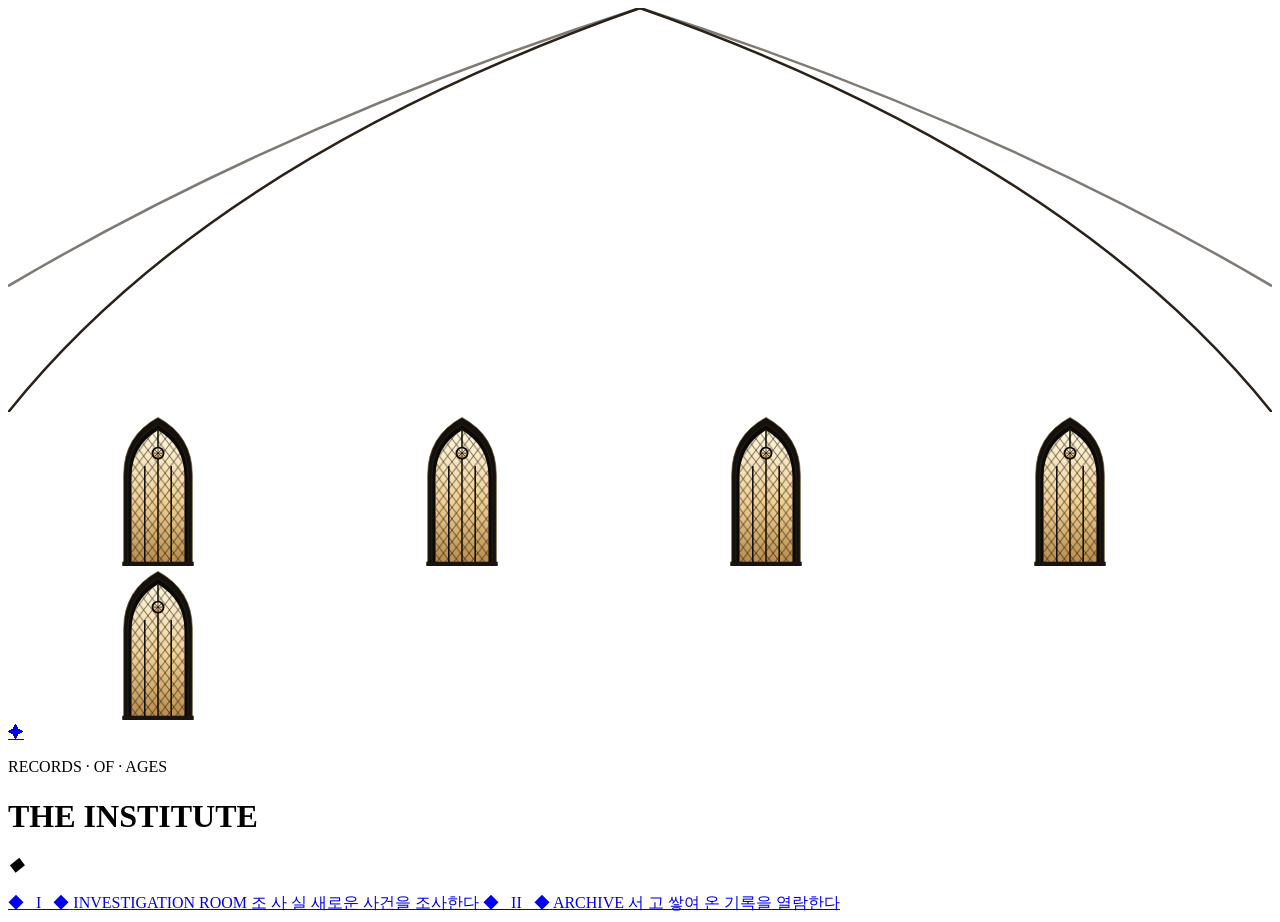
==== main.html @ c0f0a4e9 "Add files via upload" ====
<!DOCTYPE html>
<html lang="ko">
<head>
  <meta charset="UTF-8">
  <meta name="viewport" content="width=device-width, initial-scale=1, viewport-fit=cover">
  <meta name="theme-color" content="#050403">
  <title>로비</title>
  <link rel="preconnect" href="https://fonts.googleapis.com">
  <link rel="preconnect" href="https://fonts.gstatic.com" crossorigin>
  <link href="https://fonts.googleapis.com/css2?family=Cinzel:wght@400;600;700&family=Cormorant+Garamond:ital,wght@0,400;0,600;1,400&family=Noto+Serif+KR:wght@300;400;600&display=swap" rel="stylesheet">
  <link rel="stylesheet" href="css/common.css">
  <link rel="stylesheet" href="css/main.css">
</head>
<body class="page-main">
  <div class="veil is-on"></div>

  <!-- 고딕 창 (한 번 정의해서 여러 번 재사용) -->
  <svg width="0" height="0" style="position:absolute" aria-hidden="true">
    <defs>
      <linearGradient id="winGlow" x1="0" y1="0" x2="0" y2="1">
        <stop offset="0" stop-color="#fff6de"/>
        <stop offset=".55" stop-color="#f0cf92"/>
        <stop offset="1" stop-color="#b98b4a"/>
      </linearGradient>
      <pattern id="lattice" width="12" height="16" patternUnits="userSpaceOnUse">
        <path d="M0 0 L12 16 M12 0 L0 16" stroke="#120e08" stroke-width=".9" fill="none"/>
      </pattern>
      <symbol id="gothic-window" viewBox="0 0 100 210">
        <!-- 석조 틀 -->
        <path d="M2 210 V82 Q2 28 50 2 Q98 28 98 82 V210 Z" fill="#14100b" stroke="#6b5530" stroke-width="1"/>
        <path d="M8 210 V84 Q8 36 50 12 Q92 36 92 84 V210 Z" fill="#0b0907" stroke="#3b2f1c" stroke-width=".8"/>
        <!-- 유리 -->
        <path d="M13 206 V85 Q13 42 50 20 Q87 42 87 85 V206 Z" fill="url(#winGlow)"/>
        <path d="M13 206 V85 Q13 42 50 20 Q87 42 87 85 V206 Z" fill="url(#lattice)"/>
        <!-- 세로 문설주 -->
        <path d="M50 20 V206 M31.5 206 V70 M68.5 206 V70" stroke="#120e08" stroke-width="2.2" fill="none"/>
        <!-- 상단 장미창 -->
        <circle cx="50" cy="52" r="9" fill="#0b0907"/>
        <circle cx="50" cy="52" r="6.4" fill="url(#winGlow)"/>
        <path d="M50 45.6 V58.4 M43.6 52 H56.4 M45.5 47.5 L54.5 56.5 M54.5 47.5 L45.5 56.5" stroke="#120e08" stroke-width="1" fill="none"/>
        <!-- 하단 창턱 -->
        <rect x="0" y="204" width="100" height="6" fill="#1a140c"/>
      </symbol>
    </defs>
  </svg>

  <!-- 배경 공간: 건축 + 빛 -->
  <div class="scene" id="scene" aria-hidden="true">
    <div class="wall"></div>

    <svg class="vault" viewBox="0 0 1000 320" preserveAspectRatio="none">
      <g fill="none" stroke="#2a2218" stroke-width="2">
        <path d="M0 320 Q160 120 500 0"/>
        <path d="M1000 320 Q840 120 500 0"/>
        <path d="M0 220 Q220 90 500 0" opacity=".6"/>
        <path d="M1000 220 Q780 90 500 0" opacity=".6"/>
      </g>
    </svg>

    <div class="windows">
      <svg class="win"><use href="#gothic-window"/></svg>
      <svg class="win"><use href="#gothic-window"/></svg>
      <svg class="win win-center"><use href="#gothic-window"/></svg>
      <svg class="win"><use href="#gothic-window"/></svg>
      <svg class="win"><use href="#gothic-window"/></svg>
    </div>

    <div class="beam beam-a"></div>
    <div class="beam beam-b"></div>
    <div class="beam beam-c"></div>

    <div class="pillar pillar-l"></div>
    <div class="pillar pillar-r"></div>
    <div class="floor"></div>
    <div class="vignette"></div>
  </div>

  <a class="replay" href="index.html" aria-label="초대장 다시 보기">✦</a>

  <main class="lobby">
    <header class="title-block" id="titleBlock">
      <p class="eyebrow">RECORDS · OF · AGES</p>
      <h1 class="org-name gold-text" id="orgName">THE INSTITUTE</h1>
      <div class="rule title-rule"><i>◆</i></div>
      <p class="org-sub" id="orgSub"></p>
    </header>

    <nav class="doors" aria-label="주요 공간">
      <a class="door" href="investigation.html" data-page="investigation">
        <span class="door-plate"><span class="door-face">
          <span class="door-orn">◆ &nbsp; I &nbsp; ◆</span>
          <span class="door-en">INVESTIGATION ROOM</span>
          <span class="door-ko">조 사 실</span>
          <span class="door-desc">새로운 사건을 조사한다</span>
        </span></span>
      </a>
      <a class="door" href="archive.html" data-page="archive">
        <span class="door-plate"><span class="door-face">
          <span class="door-orn">◆ &nbsp; II &nbsp; ◆</span>
          <span class="door-en">ARCHIVE</span>
          <span class="door-ko">서 고</span>
          <span class="door-desc">쌓여 온 기록을 열람한다</span>
        </span></span>
      </a>
    </nav>
  </main>

  <script src="js/config.js"></script>
  <script src="js/common.js"></script>
  <script src="js/main.js"></script>
</body>
</html>
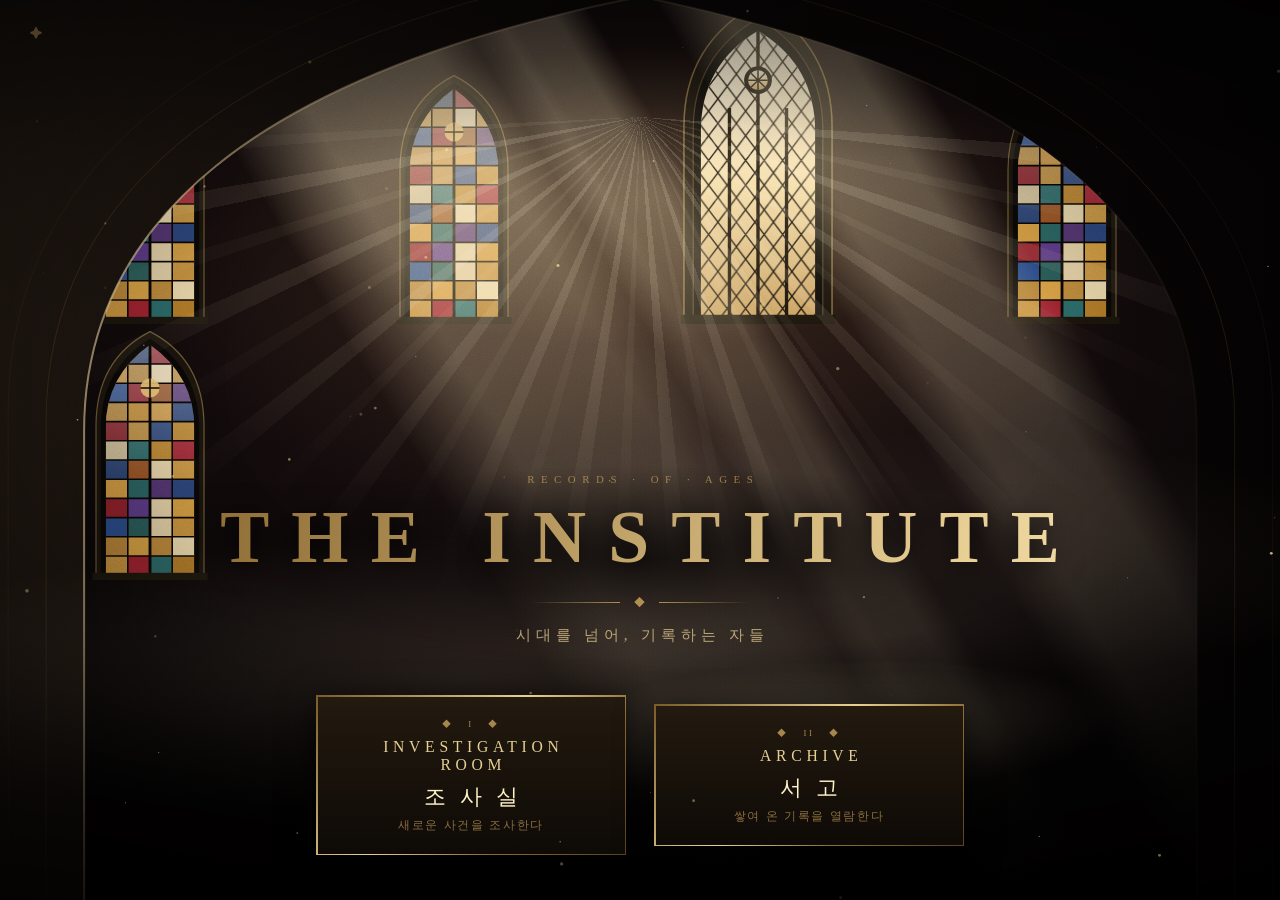
==== commit 0b1b9b4c: "ff" ====
--- a/main.html
+++ b/main.html
@@ -3,7 +3,7 @@
 <head>
   <meta charset="UTF-8">
   <meta name="viewport" content="width=device-width, initial-scale=1, viewport-fit=cover">
-  <meta name="theme-color" content="#050403">
+  <meta name="theme-color" content="#070405">
   <title>로비</title>
   <link rel="preconnect" href="https://fonts.googleapis.com">
   <link rel="preconnect" href="https://fonts.gstatic.com" crossorigin>
@@ -14,65 +14,154 @@
 <body class="page-main">
   <div class="veil is-on"></div>
 
-  <!-- 고딕 창 (한 번 정의해서 여러 번 재사용) -->
+  <!-- ============ 창 도안 (한 번 정의해서 여러 번 재사용) ============ -->
   <svg width="0" height="0" style="position:absolute" aria-hidden="true">
     <defs>
       <linearGradient id="winGlow" x1="0" y1="0" x2="0" y2="1">
-        <stop offset="0" stop-color="#fff6de"/>
-        <stop offset=".55" stop-color="#f0cf92"/>
-        <stop offset="1" stop-color="#b98b4a"/>
+        <stop offset="0" stop-color="#fff8e6"/>
+        <stop offset=".55" stop-color="#f3d9a0"/>
+        <stop offset="1" stop-color="#c79c5c"/>
       </linearGradient>
       <pattern id="lattice" width="12" height="16" patternUnits="userSpaceOnUse">
-        <path d="M0 0 L12 16 M12 0 L0 16" stroke="#120e08" stroke-width=".9" fill="none"/>
+        <path d="M0 0 L12 16 M12 0 L0 16" stroke="#17110a" stroke-width=".9" fill="none"/>
       </pattern>
+      <linearGradient id="glassSheen" x1="0" y1="0" x2="0" y2="1">
+        <stop offset="0" stop-color="#fff" stop-opacity=".28"/>
+        <stop offset=".6" stop-color="#fff" stop-opacity="0"/>
+      </linearGradient>
+      <clipPath id="lancetClip"><path d="M13 206 V84 Q13 40 50 14 Q87 40 87 84 V206Z"/></clipPath>
+
+      <!-- 가운데 큰 창: 하얗게 빛나는 격자창 (레퍼런스 2) -->
       <symbol id="gothic-window" viewBox="0 0 100 210">
-        <!-- 석조 틀 -->
-        <path d="M2 210 V82 Q2 28 50 2 Q98 28 98 82 V210 Z" fill="#14100b" stroke="#6b5530" stroke-width="1"/>
-        <path d="M8 210 V84 Q8 36 50 12 Q92 36 92 84 V210 Z" fill="#0b0907" stroke="#3b2f1c" stroke-width=".8"/>
-        <!-- 유리 -->
+        <path d="M2 210 V82 Q2 28 50 2 Q98 28 98 82 V210 Z" fill="#17120c" stroke="#7a6238" stroke-width="1"/>
+        <path d="M8 210 V84 Q8 36 50 12 Q92 36 92 84 V210 Z" fill="#0b0907" stroke="#4a3a22" stroke-width=".8"/>
         <path d="M13 206 V85 Q13 42 50 20 Q87 42 87 85 V206 Z" fill="url(#winGlow)"/>
         <path d="M13 206 V85 Q13 42 50 20 Q87 42 87 85 V206 Z" fill="url(#lattice)"/>
-        <!-- 세로 문설주 -->
-        <path d="M50 20 V206 M31.5 206 V70 M68.5 206 V70" stroke="#120e08" stroke-width="2.2" fill="none"/>
-        <!-- 상단 장미창 -->
+        <path d="M50 20 V206 M31.5 206 V70 M68.5 206 V70" stroke="#17110a" stroke-width="2.2" fill="none"/>
         <circle cx="50" cy="52" r="9" fill="#0b0907"/>
         <circle cx="50" cy="52" r="6.4" fill="url(#winGlow)"/>
-        <path d="M50 45.6 V58.4 M43.6 52 H56.4 M45.5 47.5 L54.5 56.5 M54.5 47.5 L45.5 56.5" stroke="#120e08" stroke-width="1" fill="none"/>
-        <!-- 하단 창턱 -->
+        <path d="M50 45.6 V58.4 M43.6 52 H56.4 M45.5 47.5 L54.5 56.5 M54.5 47.5 L45.5 56.5" stroke="#17110a" stroke-width="1" fill="none"/>
         <rect x="0" y="204" width="100" height="6" fill="#1a140c"/>
+      </symbol>
+
+      <!-- 양옆 창: 스테인드글라스 (레퍼런스 1) -->
+      <symbol id="lancet" viewBox="0 0 100 210">
+        <path d="M5 210 V82 Q5 26 50 3 Q95 26 95 82 V210 Z" fill="#1a140d" stroke="#6b5732" stroke-width="1"/>
+        <path d="M9 210 V84 Q9 34 50 9 Q91 34 91 84 V210 Z" fill="#0a0806"/>
+        <g clip-path="url(#lancetClip)">
+          <rect x="13" y="14" width="74" height="192" fill="#2a1a0c"/>
+          <rect x="13.0" y="14.0" width="18.7" height="16.2" fill="#c98a2e" opacity="0.76"/>
+          <rect x="31.5" y="14.0" width="18.7" height="16.2" fill="#2a4a86" opacity="0.74"/>
+          <rect x="50.0" y="14.0" width="18.7" height="16.2" fill="#9e2230" opacity="0.82"/>
+          <rect x="68.5" y="14.0" width="18.7" height="16.2" fill="#e0a246" opacity="0.86"/>
+          <rect x="13.0" y="30.0" width="18.7" height="16.2" fill="#e0a246" opacity="0.84"/>
+          <rect x="31.5" y="30.0" width="18.7" height="16.2" fill="#e0a246" opacity="0.75"/>
+          <rect x="50.0" y="30.0" width="18.7" height="16.2" fill="#f3dfae" opacity="0.95"/>
+          <rect x="68.5" y="30.0" width="18.7" height="16.2" fill="#e0a246" opacity="0.78"/>
+          <rect x="13.0" y="46.0" width="18.7" height="16.2" fill="#2a4a86" opacity="0.99"/>
+          <rect x="31.5" y="46.0" width="18.7" height="16.2" fill="#9e2230" opacity="0.83"/>
+          <rect x="50.0" y="46.0" width="18.7" height="16.2" fill="#b4602a" opacity="0.73"/>
+          <rect x="68.5" y="46.0" width="18.7" height="16.2" fill="#5b3a85" opacity="0.8"/>
+          <rect x="13.0" y="62.0" width="18.7" height="16.2" fill="#e0a246" opacity="0.75"/>
+          <rect x="31.5" y="62.0" width="18.7" height="16.2" fill="#c98a2e" opacity="0.95"/>
+          <rect x="50.0" y="62.0" width="18.7" height="16.2" fill="#e0a246" opacity="0.88"/>
+          <rect x="68.5" y="62.0" width="18.7" height="16.2" fill="#2a4a86" opacity="0.82"/>
+          <rect x="13.0" y="78.0" width="18.7" height="16.2" fill="#9e2230" opacity="0.74"/>
+          <rect x="31.5" y="78.0" width="18.7" height="16.2" fill="#e0a246" opacity="0.78"/>
+          <rect x="50.0" y="78.0" width="18.7" height="16.2" fill="#2a4a86" opacity="0.84"/>
+          <rect x="68.5" y="78.0" width="18.7" height="16.2" fill="#c98a2e" opacity="0.88"/>
+          <rect x="13.0" y="94.0" width="18.7" height="16.2" fill="#f3dfae" opacity="0.8"/>
+          <rect x="31.5" y="94.0" width="18.7" height="16.2" fill="#2a6a6a" opacity="0.92"/>
+          <rect x="50.0" y="94.0" width="18.7" height="16.2" fill="#c98a2e" opacity="0.88"/>
+          <rect x="68.5" y="94.0" width="18.7" height="16.2" fill="#9e2230" opacity="0.97"/>
+          <rect x="13.0" y="110.0" width="18.7" height="16.2" fill="#2a4a86" opacity="0.8"/>
+          <rect x="31.5" y="110.0" width="18.7" height="16.2" fill="#b4602a" opacity="0.75"/>
+          <rect x="50.0" y="110.0" width="18.7" height="16.2" fill="#f3dfae" opacity="0.93"/>
+          <rect x="68.5" y="110.0" width="18.7" height="16.2" fill="#e0a246" opacity="0.86"/>
+          <rect x="13.0" y="126.0" width="18.7" height="16.2" fill="#e0a246" opacity="0.91"/>
+          <rect x="31.5" y="126.0" width="18.7" height="16.2" fill="#2a6a6a" opacity="0.88"/>
+          <rect x="50.0" y="126.0" width="18.7" height="16.2" fill="#5b3a85" opacity="0.81"/>
+          <rect x="68.5" y="126.0" width="18.7" height="16.2" fill="#2a4a86" opacity="0.89"/>
+          <rect x="13.0" y="142.0" width="18.7" height="16.2" fill="#9e2230" opacity="0.85"/>
+          <rect x="31.5" y="142.0" width="18.7" height="16.2" fill="#5b3a85" opacity="0.98"/>
+          <rect x="50.0" y="142.0" width="18.7" height="16.2" fill="#f3dfae" opacity="0.91"/>
+          <rect x="68.5" y="142.0" width="18.7" height="16.2" fill="#e0a246" opacity="0.92"/>
+          <rect x="13.0" y="158.0" width="18.7" height="16.2" fill="#2a4a86" opacity="1.0"/>
+          <rect x="31.5" y="158.0" width="18.7" height="16.2" fill="#2a6a6a" opacity="0.8"/>
+          <rect x="50.0" y="158.0" width="18.7" height="16.2" fill="#f3dfae" opacity="0.91"/>
+          <rect x="68.5" y="158.0" width="18.7" height="16.2" fill="#e0a246" opacity="0.85"/>
+          <rect x="13.0" y="174.0" width="18.7" height="16.2" fill="#e0a246" opacity="0.75"/>
+          <rect x="31.5" y="174.0" width="18.7" height="16.2" fill="#e0a246" opacity="0.94"/>
+          <rect x="50.0" y="174.0" width="18.7" height="16.2" fill="#e0a246" opacity="0.79"/>
+          <rect x="68.5" y="174.0" width="18.7" height="16.2" fill="#f3dfae" opacity="0.96"/>
+          <rect x="13.0" y="190.0" width="18.7" height="16.2" fill="#e0a246" opacity="0.85"/>
+          <rect x="31.5" y="190.0" width="18.7" height="16.2" fill="#9e2230" opacity="0.97"/>
+          <rect x="50.0" y="190.0" width="18.7" height="16.2" fill="#2a6a6a" opacity="0.96"/>
+          <rect x="68.5" y="190.0" width="18.7" height="16.2" fill="#c98a2e" opacity="0.84"/>
+          <rect x="13" y="14" width="74" height="192" fill="url(#glassSheen)"/>
+        </g>
+        <path d="M13 30.0 H87 M13 46.0 H87 M13 62.0 H87 M13 78.0 H87 M13 94.0 H87 M13 110.0 H87 M13 126.0 H87 M13 142.0 H87 M13 158.0 H87 M13 174.0 H87 M13 190.0 H87 M31.5 14 V206 M50.0 14 V206 M68.5 14 V206" stroke="#0a0705" stroke-width="1.3" fill="none" clip-path="url(#lancetClip)"/>
+        <path d="M50 14 V206" stroke="#0a0705" stroke-width="2.4" fill="none"/>
+        <circle cx="50" cy="50" r="8" fill="#f2c875" opacity=".9"/>
+        <path d="M50 42 V58 M42 50 H58" stroke="#0a0705" stroke-width="1.2" fill="none"/>
+        <rect x="2" y="204" width="96" height="6" fill="#1a140c"/>
       </symbol>
     </defs>
   </svg>
 
-  <!-- 배경 공간: 건축 + 빛 -->
+  <!-- ============ 배경 공간 ============ -->
   <div class="scene" id="scene" aria-hidden="true">
     <div class="wall"></div>
 
-    <svg class="vault" viewBox="0 0 1000 320" preserveAspectRatio="none">
-      <g fill="none" stroke="#2a2218" stroke-width="2">
-        <path d="M0 320 Q160 120 500 0"/>
-        <path d="M1000 320 Q840 120 500 0"/>
-        <path d="M0 220 Q220 90 500 0" opacity=".6"/>
-        <path d="M1000 220 Q780 90 500 0" opacity=".6"/>
-      </g>
-    </svg>
-
-    <div class="windows">
-      <svg class="win"><use href="#gothic-window"/></svg>
-      <svg class="win"><use href="#gothic-window"/></svg>
-      <svg class="win win-center"><use href="#gothic-window"/></svg>
-      <svg class="win"><use href="#gothic-window"/></svg>
-      <svg class="win"><use href="#gothic-window"/></svg>
+    <!-- 먼 벽: 창문 -->
+    <div class="layer layer-far" data-depth="7">
+      <div class="windows">
+        <svg class="win side"><use href="#lancet"/></svg>
+        <svg class="win side"><use href="#lancet"/></svg>
+        <svg class="win center"><use href="#gothic-window"/></svg>
+        <svg class="win side"><use href="#lancet"/></svg>
+        <svg class="win side"><use href="#lancet"/></svg>
+      </div>
+      <div class="win-bloom"></div>
     </div>
 
-    <div class="beam beam-a"></div>
-    <div class="beam beam-b"></div>
-    <div class="beam beam-c"></div>
-
-    <div class="pillar pillar-l"></div>
-    <div class="pillar pillar-r"></div>
-    <div class="floor"></div>
+    <!-- 빛: 가운데 창에서 퍼지는 빛살 + 왼쪽 위에서 비스듬히 쏟아지는 빛줄기 -->
+    <div class="layer layer-mid" data-depth="14">
+      <div class="rays"></div>
+      <div class="shaft shaft-a"></div>
+      <div class="shaft shaft-b"></div>
+      <div class="shaft shaft-c"></div>
+    </div>
+
+    <div class="floor"><div class="pool"></div></div>
+
+    <!-- 가까운 벽: 어두운 석조 아치 틀 -->
+    <div class="layer layer-near" data-depth="22">
+      <svg class="frame" viewBox="0 0 100 100" preserveAspectRatio="none">
+        <defs>
+          <linearGradient id="stone" x1="0" y1="0" x2="1" y2="0">
+            <stop offset="0" stop-color="#241b14"/>
+            <stop offset=".45" stop-color="#0c0807"/>
+            <stop offset="1" stop-color="#040202"/>
+          </linearGradient>
+          <linearGradient id="rim" x1="0" y1="0" x2="1" y2="0">
+            <stop offset="0" stop-color="#ffe2aa" stop-opacity=".6"/>
+            <stop offset=".5" stop-color="#ffe2aa" stop-opacity=".14"/>
+            <stop offset="1" stop-color="#ffe2aa" stop-opacity=".04"/>
+          </linearGradient>
+        </defs>
+        <path fill="url(#stone)" fill-rule="evenodd"
+              d="M-6 -6 H106 V106 H-6Z M9 106 V48 Q9 14 50 2.5 Q91 14 91 48 V106Z"/>
+        <path d="M9 106 V48 Q9 14 50 2.5 Q91 14 91 48 V106" fill="none" stroke="url(#rim)" stroke-width="2" vector-effect="non-scaling-stroke"/>
+        <path d="M6.2 106 V47 Q6.2 10 50 -1 Q93.8 10 93.8 47 V106" fill="none" stroke="rgba(150,115,65,.22)" stroke-width="1" vector-effect="non-scaling-stroke"/>
+        <path d="M3.4 106 V46 Q3.4 6 50 -4.5 Q96.6 6 96.6 46 V106" fill="none" stroke="rgba(150,115,65,.1)" stroke-width="1" vector-effect="non-scaling-stroke"/>
+      </svg>
+    </div>
+
+    <div class="fog fog-a"></div>
+    <div class="fog fog-b"></div>
     <div class="vignette"></div>
+    <div class="grain"></div>
   </div>
 
   <a class="replay" href="index.html" aria-label="초대장 다시 보기">✦</a>
--- a/css/common.css
+++ b/css/common.css
@@ -0,0 +1,101 @@
+/* ============================================================
+   common.css — 모든 페이지가 공유하는 디자인 시스템
+   ============================================================ */
+:root {
+  --bg: #000;
+  --ink: #0b0907;
+  --gold-deep: #7a5b28;
+  --gold: #c9a25c;
+  --gold-light: #e8cf93;
+  --gold-pale: #fff2c8;
+  --parchment: #d6c8a3;
+  --parchment-dark: #bfae84;
+  --brown: #2a2116;
+
+  --font-display: 'Cinzel', 'Cormorant Garamond', 'Noto Serif KR', serif;
+  --font-body: 'Cormorant Garamond', 'Noto Serif KR', serif;
+  --font-ko: 'Noto Serif KR', 'Cormorant Garamond', serif;
+
+  --ease-soft: cubic-bezier(.22, .61, .36, 1);
+}
+
+* { box-sizing: border-box; margin: 0; padding: 0; }
+
+html, body { height: 100%; }
+
+body {
+  background: var(--bg);
+  color: var(--gold-light);
+  font-family: var(--font-ko);
+  -webkit-font-smoothing: antialiased;
+  overflow-x: hidden;
+  -webkit-tap-highlight-color: transparent;
+}
+
+a { color: inherit; text-decoration: none; }
+button { font: inherit; color: inherit; }
+
+/* 페이지 전환용 검은 막 */
+.veil {
+  position: fixed; inset: 0; z-index: 100;
+  background: #000;
+  opacity: 0; pointer-events: none;
+  transition: opacity 1s var(--ease-soft);
+}
+.veil.is-on { opacity: 1; pointer-events: all; }
+
+/* 금빛 먼지 캔버스 */
+.dust {
+  position: fixed; inset: 0; z-index: 50;
+  width: 100%; height: 100%;
+  pointer-events: none;
+}
+
+/* 토스트 (준비 중 안내 등) */
+.toast {
+  position: fixed; left: 50%; bottom: 9svh; z-index: 90;
+  transform: translate(-50%, 12px);
+  padding: 12px 22px;
+  font-size: .92rem; letter-spacing: .08em;
+  color: var(--gold-light);
+  background: rgba(10, 8, 5, .88);
+  border: 1px solid rgba(201, 162, 92, .5);
+  opacity: 0; pointer-events: none;
+  transition: opacity .5s var(--ease-soft), transform .5s var(--ease-soft);
+}
+.toast.is-show { opacity: 1; transform: translate(-50%, 0); }
+
+/* 금색 텍스트 */
+.gold-text {
+  background: linear-gradient(100deg, #8f6d34 0%, #e8cf93 35%, #fff2c8 50%, #d7b370 65%, #8f6d34 100%);
+  background-size: 250% 100%;
+  -webkit-background-clip: text; background-clip: text;
+  -webkit-text-fill-color: transparent; color: transparent;
+}
+
+/* 얇은 장식선 */
+.rule {
+  display: flex; align-items: center; justify-content: center; gap: 14px;
+  color: var(--gold);
+}
+.rule::before, .rule::after {
+  content: ''; height: 1px; width: min(90px, 18vw);
+  background: linear-gradient(90deg, transparent, currentColor);
+}
+.rule::after { transform: scaleX(-1); }
+.rule i { font-style: normal; font-size: .7rem; }
+
+.sr-only {
+  position: absolute; width: 1px; height: 1px; overflow: hidden;
+  clip: rect(0 0 0 0); white-space: nowrap;
+}
+
+:focus-visible { outline: 1px solid var(--gold-light); outline-offset: 4px; }
+
+@media (prefers-reduced-motion: reduce) {
+  *, *::before, *::after {
+    animation-duration: .01ms !important;
+    animation-iteration-count: 1 !important;
+    transition-duration: .01ms !important;
+  }
+}
--- a/css/main.css
+++ b/css/main.css
@@ -0,0 +1,286 @@
+/* ============================================================
+main.css — 메인 페이지 (main.html) : 웅장한 고딕 로비
+레퍼런스: 어둠 속 성당, 창으로 비스듬히 쏟아지는 빛줄기, 안개, 필름 입자
+============================================================ */
+.page-main { background: #070405; overflow: hidden; }
+
+/* ---------- 배경 공간 ---------- */
+.scene {
+position: fixed; inset: 0; z-index: 0; overflow: hidden;
+transition: transform 1.2s var(--ease-soft), filter 1.2s ease;
+}
+body.is-entering .scene { transform: scale(1.08); filter: brightness(1.25); }
+
+/* 벽: 약간 붉은 기가 도는 짙은 갈색빛 어둠 (레퍼런스 2의 색감) */
+.wall {
+position: absolute; inset: 0;
+background:
+\radial-gradient(ellipse 55% 40% at 50% 30%, rgba(150, 105, 60, .22), transparent 72%),
+\radial-gradient(ellipse 90% 70% at 50% 40%, rgba(40, 24, 24, .5), transparent 80%),
+\linear-gradient(180deg, #0d0809 0%, #080506 55%, #030202 100%);
+}
+
+/* 시차(패럴랙스)용 레이어: JS가 transform을 바꿈 */
+.layer { position: absolute; inset: 0; will-change: transform; }
+
+/* ----- 창문 ----- /
+.windows {
+position: absolute; left: 0; right: 0; top: 5svh; height: 38svh;
+display: flex; justify-content: center; align-items: flex-end;
+gap: clamp(8px, 1.8vw, 34px);
+opacity: 0; animation: fadeIn 2.6s ease .2s forwards;
+}
+.win { aspect-ratio: 100 / 210; width: auto; display: block; }
+.win.side {
+height: min(28svh, 54vw);
+opacity: .62; filter: saturate(.8) brightness(.9) drop-shadow(0 0 18px rgba(255, 190, 110, .22));
+}
+.win.center {
+height: min(36svh, 68vw);
+filter: drop-shadow(0 0 40px rgba(255, 228, 175, .5));
+}
+/ 창 주변으로 번지는 빛 (bloom) */
+.win-bloom {
+position: absolute; left: 50%; top: 2svh;
+width: min(120vw, 1200px); height: 44svh;
+transform: translateX(-50%);
+background: radial-gradient(ellipse 45% 55% at 50% 45%, rgba(255, 226, 170, .2), transparent 70%);
+mix-blend-mode: screen; pointer-events: none;
+opacity: 0; animation: fadeIn 3s ease .6s forwards;
+}
+
+/* ----- 빛 ----- /
+/ 가운데 창에서 아래로 퍼지는 빛살 (레퍼런스 2) */
+.rays {
+position: absolute; left: 50%; top: 13svh;
+width: 170vmax; height: 120svh;
+transform: translateX(-50%);
+background: repeating-conic-gradient(from 146deg at 50% 0%,
+\rgba(255, 238, 205, .17) 0deg 2.4deg, transparent 2.4deg 7.5deg,
+\rgba(255, 238, 205, .08) 7.5deg 9.2deg, transparent 9.2deg 14deg);
+-webkit-mask-image: radial-gradient(ellipse 50% 60% at 50% 0%, #000 0%, transparent 72%);
+\mask-image: radial-gradient(ellipse 50% 60% at 50% 0%, #000 0%, transparent 72%);
+mix-blend-mode: screen; opacity: 0;
+animation: fadeIn 3.4s ease 1s forwards, raySway 14s ease-in-out 4s infinite;
+pointer-events: none;
+}
+@keyframes raySway { 0%, 100% { transform: translateX(-50%) rotate(-1.2deg); } 50% { transform: translateX(-50%) rotate(1.2deg); } }
+
+/* 왼쪽 위에서 비스듬히 쏟아지는 굵은 빛줄기 (레퍼런스 1) */
+.shaft {
+position: absolute; top: -12svh;
+height: 150svh;
+transform-origin: top left; transform: rotate(-31deg);
+background: linear-gradient(180deg, rgba(255, 236, 196, .62) 0%, rgba(255, 232, 188, .3) 42%, rgba(255, 228, 180, 0) 88%);
+-webkit-mask-image: linear-gradient(90deg, transparent 0%, #000 28%, #000 72%, transparent 100%);
+\mask-image: linear-gradient(90deg, transparent 0%, #000 28%, #000 72%, transparent 100%);
+mix-blend-mode: screen; opacity: 0;
+animation: shaftIn 3.2s ease .9s forwards, shaftPulse 9s ease-in-out 4.5s infinite;
+pointer-events: none;
+}
+.shaft-a { --to: .85; left: 6%;  width: clamp(110px, 24vw, 430px); }
+.shaft-b { --to: .55; left: 30%; width: clamp(50px, 9vw, 170px);  animation-delay: 1.3s, 6s; }
+.shaft-c { --to: .65; left: 46%; width: clamp(80px, 15vw, 280px); animation-delay: 1.7s, 7.5s; }
+@keyframes shaftIn { to { opacity: var(--to); } }
+@keyframes shaftPulse { 0%, 100% { opacity: var(--to); } 50% { opacity: calc(var(--to) * .62); } }
+
+/* ----- 바닥 ----- /
+.floor {
+position: absolute; left: 0; right: 0; bottom: 0; height: 36svh;
+background:
+\radial-gradient(ellipse 34% 70% at 50% 0%, rgba(255, 214, 150, .12), transparent 70%),
+\linear-gradient(0deg, #020101 0%, rgba(30, 20, 12, .6) 65%, transparent 100%);
+}
+/ 빛이 바닥에 닿아 생기는 웅덩이 */
+.pool {
+position: absolute; left: 34%; bottom: 8%;
+width: 62%; height: 22svh;
+background: radial-gradient(ellipse 50% 50% at 50% 50%, rgba(255, 228, 175, .26), transparent 70%);
+transform: skewX(-32deg);
+mix-blend-mode: screen; opacity: 0;
+animation: fadeIn 3.4s ease 1.4s forwards;
+}
+
+/* ----- 가까운 벽: 어두운 아치 틀 ----- */
+.frame { position: absolute; left: -3%; top: -3%; width: 106%; height: 106%; display: block; }
+
+/* ----- 안개 ----- */
+.fog {
+position: absolute; left: -20%; width: 140%; pointer-events: none;
+mix-blend-mode: screen;
+}
+.fog-a {
+bottom: 6svh; height: 46svh;
+background: radial-gradient(ellipse 50% 50% at 40% 60%, rgba(205, 180, 145, .16), transparent 70%);
+animation: drift 46s ease-in-out infinite alternate;
+}
+.fog-b {
+bottom: 18svh; height: 40svh;
+background: radial-gradient(ellipse 45% 50% at 62% 50%, rgba(190, 165, 135, .12), transparent 70%);
+animation: drift 60s ease-in-out -20s infinite alternate-reverse;
+}
+@keyframes drift { from { transform: translateX(-7%); } to { transform: translateX(7%); } }
+
+/* ----- 비네팅 / 필름 입자 ----- */
+.vignette {
+position: absolute; inset: 0; pointer-events: none;
+background:
+\radial-gradient(ellipse 85% 75% at 50% 42%, transparent 38%, rgba(0, 0, 0, .78) 100%),
+\linear-gradient(180deg, rgba(0, 0, 0, .35) 0%, transparent 18%, transparent 70%, rgba(0, 0, 0, .55) 100%);
+}
+.grain {
+position: absolute; inset: -60px; pointer-events: none;
+opacity: .16; mix-blend-mode: overlay;
+background-image: url("data:image/svg+xml;utf8,<svg xmlns='http://www.w3.org/2000/svg' width='220' height='220'><filter id='n'><feTurbulence type='fractalNoise' baseFrequency='.85' numOctaves='2' stitchTiles='stitch'/><feColorMatrix values='0 0 0 0 1 0 0 0 0 1 0 0 0 0 1 0 0 0 .9 0'/></filter><rect width='100%' height='100%' filter='url(%23n)'/></svg>");
+background-size: 220px 220px;
+animation: grain 1.1s steps(1) infinite;
+}
+@keyframes grain {
+0% { transform: translate(0, 0); }  20% { transform: translate(-30px, 18px); }
+40% { transform: translate(22px, -26px); } 60% { transform: translate(-14px, -34px); }
+80% { transform: translate(36px, 12px); } 100% { transform: translate(0, 0); }
+}
+
+/* ---------- 로비 ---------- */
+.lobby {
+position: relative; z-index: 3;
+min-height: 100svh;
+display: flex; flex-direction: column; justify-content: flex-end; align-items: center;
+gap: clamp(22px, 4.5svh, 48px);
+padding: 0 20px max(5svh, env(safe-area-inset-bottom));
+}
+
+.title-block { text-align: center; opacity: 0; animation: riseIn 2s var(--ease-soft) 1.1s forwards; position: relative; }
+/* 글자 뒤를 은은하게 어둡게 눌러 빛 위에서도 또렷하게 */
+.title-block::before {
+content: ''; position: absolute; left: 50%; top: 50%; z-index: -1;
+width: 130%; height: 150%; transform: translate(-50%, -50%);
+background: radial-gradient(ellipse 50% 50% at 50% 50%, rgba(5, 3, 3, .72), transparent 72%);
+pointer-events: none;
+}
+.eyebrow { font-family: var(--font-display); font-size: .68rem; letter-spacing: .6em; padding-left: .6em; color: rgba(201, 162, 92, .7); margin-bottom: 1.1em; }
+.org-name {
+font-family: var(--font-display); font-weight: 600;
+font-size: clamp(2rem, 8.4vw, 4.6rem);
+letter-spacing: .3em; padding-left: .3em; line-height: 1.1;
+text-transform: uppercase;
+animation: shine 9s linear infinite;
+filter: drop-shadow(0 2px 14px rgba(0, 0, 0, .85));
+}
+@keyframes shine { 0% { background-position: 120% 0; } 100% { background-position: -120% 0; } }
+.title-rule { margin: 1.1em 0 .9em; opacity: .85; }
+.org-sub { font-size: clamp(.8rem, 3.2vw, .95rem); letter-spacing: .32em; padding-left: .32em; color: rgba(232, 207, 147, .75); font-weight: 300; }
+
+/* 글자 주변에 흩어지는 금빛 입자 */
+.spark {
+position: absolute; width: 3px; height: 3px; border-radius: 50%;
+background: #ffe6aa; box-shadow: 0 0 6px 1px rgba(255, 226, 160, .8);
+opacity: 0; pointer-events: none;
+animation: spark 3.2s ease-out forwards;
+}
+@keyframes spark {
+0%   { opacity: 0; transform: translate(0, 0) scale(.6); }
+20%  { opacity: .9; }
+100% { opacity: 0; transform: translate(var(--dx), var(--dy)) scale(1.1); }
+}
+
+/* ---------- 메뉴: 문패 ---------- */
+.doors {
+display: flex; flex-direction: column; gap: 16px; align-items: center;
+width: 100%;
+opacity: 0; animation: riseIn 2s var(--ease-soft) 1.9s forwards;
+}
+.door {
+display: block; width: min(86vw, 330px);
+filter: drop-shadow(0 8px 18px rgba(0, 0, 0, .7));
+transition: filter .6s ease, transform .6s var(--ease-soft);
+cursor: pointer;
+}
+.door-plate,
+.door-face {
+--cut: 14px;
+clip-path: polygon(var(--cut) 0, calc(100% - var(--cut)) 0, 100% var(--cut), 100% calc(100% - var(--cut)),
+\calc(100% - var(--cut)) 100%, var(--cut) 100%, 0 calc(100% - var(--cut)), 0 var(--cut));
+}
+.door-plate {
+display: block; padding: 1.5px;
+background: linear-gradient(135deg, #7a5b28, #e8cf93 45%, #8f6d34 70%, #5a4220);
+transition: background .6s ease;
+}
+.door-face {
+display: flex; flex-direction: column; align-items: center; text-align: center;
+padding: 18px 22px 16px;
+background:
+\linear-gradient(180deg, rgba(36, 27, 16, .95), rgba(14, 10, 6, .96)),
+#0c0906;
+transition: background .6s ease;
+}
+.door-orn { font-size: .55rem; letter-spacing: .3em; color: var(--gold); opacity: .8; margin-bottom: .9em; }
+.door-en { font-family: var(--font-display); font-size: clamp(.82rem, 3.6vw, .98rem); letter-spacing: .3em; padding-left: .3em; color: var(--gold-light); transition: text-shadow .6s ease, color .6s ease; }
+.door-ko { font-size: 1.35rem; font-weight: 400; margin: .35em 0 .3em; color: var(--gold-pale); letter-spacing: .2em; padding-left: .2em; transition: text-shadow .6s ease; }
+.door-desc { font-size: .74rem; letter-spacing: .14em; color: rgba(201, 162, 92, .65); font-weight: 300; }
+
+.door:hover, .door:focus-visible, .door.is-lit {
+filter: drop-shadow(0 0 16px rgba(232, 200, 120, .32)) drop-shadow(0 8px 18px rgba(0, 0, 0, .7));
+transform: translateY(-2px);
+outline: none;
+}
+.door:hover .door-plate, .door:focus-visible .door-plate, .door.is-lit .door-plate {
+background: linear-gradient(135deg, #a98443, #fff2c8 45%, #c9a25c 70%, #8a6a32);
+}
+.door:hover .door-face, .door:focus-visible .door-face, .door.is-lit .door-face {
+background:
+\radial-gradient(ellipse at 50% 0%, rgba(255, 220, 150, .16), transparent 75%),
+\linear-gradient(180deg, rgba(52, 39, 22, .96), rgba(24, 17, 9, .97));
+}
+.door:hover .door-en, .door.is-lit .door-en,
+.door:focus-visible .door-en { color: var(--gold-pale); text-shadow: 0 0 10px rgba(255, 226, 160, .6); }
+.door:hover .door-ko, .door.is-lit .door-ko,
+.door:focus-visible .door-ko { text-shadow: 0 0 12px rgba(255, 226, 160, .55); }
+
+/* 초대장 다시 보기 (개발 편의용, 아주 은은하게) */
+.replay {
+position: fixed; top: max(14px, env(safe-area-inset-top)); left: 16px; z-index: 5;
+width: 40px; height: 40px; display: grid; place-items: center;
+color: rgba(201, 162, 92, .35); font-size: .8rem;
+transition: color .4s ease;
+}
+.replay:hover { color: var(--gold-light); }
+
+@keyframes fadeIn { to { opacity: 1; } }
+@keyframes riseIn { from { opacity: 0; transform: translateY(16px); } to { opacity: 1; transform: none; } }
+
+/* ---------- 태블릿 / PC ---------- */
+@media (min-width: 760px) {
+.doors { flex-direction: row; justify-content: center; gap: 28px; }
+.door { width: 310px; }
+.door-face { padding: 22px 26px 20px; }
+}
+@media (min-width: 1100px) {
+.lobby { gap: 5.5svh; }
+.win.side   { height: min(28svh, 24vw); }
+.win.center { height: min(36svh, 30vw); }
+}
+
+/* ---------- 모바일: 창 3개만, 세로로 길게 ---------- /
+@media (max-width: 640px) {
+.windows .win:nth-child(1), .windows .win:nth-child(5) { display: none; }
+.windows { top: 6svh; height: 34svh; }
+.win.side   { height: 25svh; }
+.win.center { height: 31svh; }
+.lobby { gap: 18px; }
+.eyebrow { display: none; }
+.doors { gap: 12px; }
+.door-face { padding: 13px 18px 12px; }
+.door-orn { display: none; }
+.door-ko { font-size: 1.15rem; margin: .25em 0 .2em; }
+.door-desc { font-size: .7rem; }
+.shaft-a { left: -2%; width: 30vw; }
+.shaft-b { left: 24%; width: 14vw; }
+.shaft-c { left: 42%; width: 26vw; }
+.frame { left: -12%; width: 124%; }   / 좁은 화면에서는 아치 폭을 넓혀서 창이 가려지지 않게 */
+
+@media (max-height: 640px) {
+.eyebrow, .title-rule { display: none; }
+.door-orn, .door-desc { display: none; }
+}
